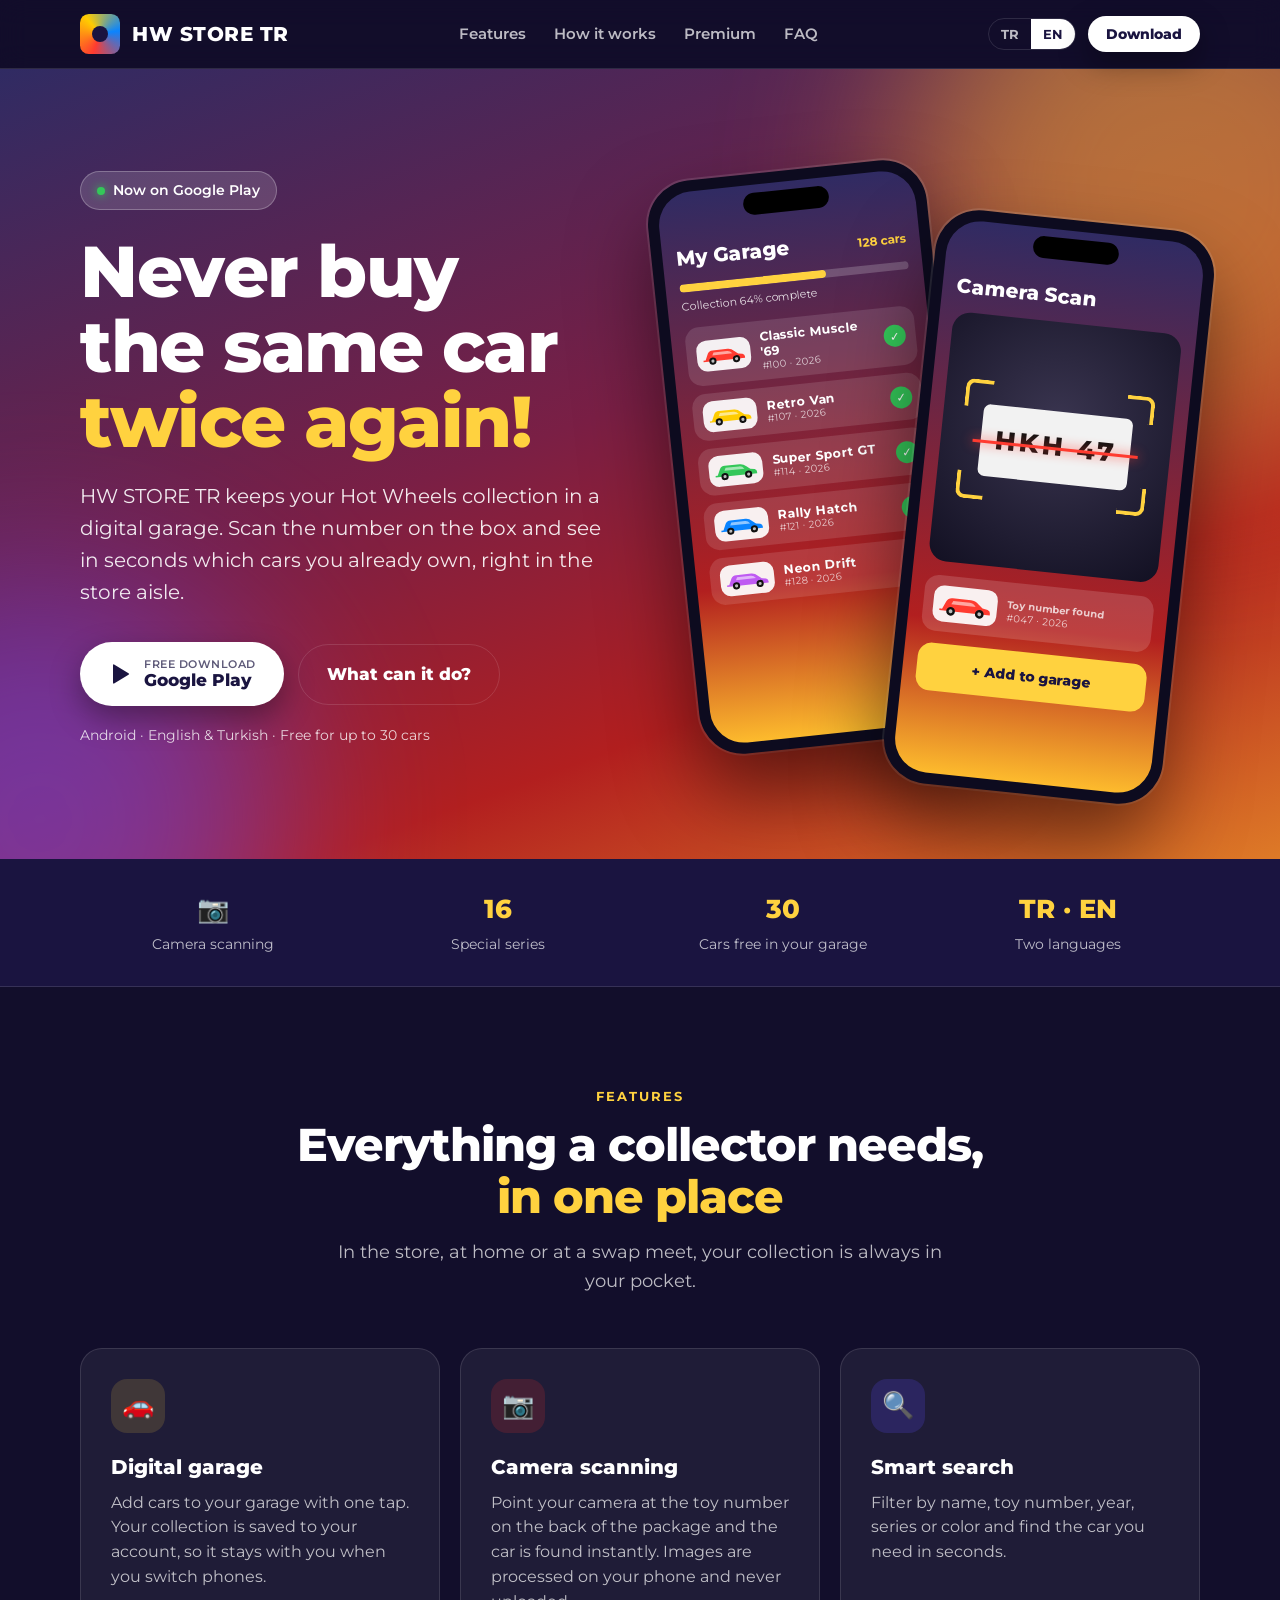
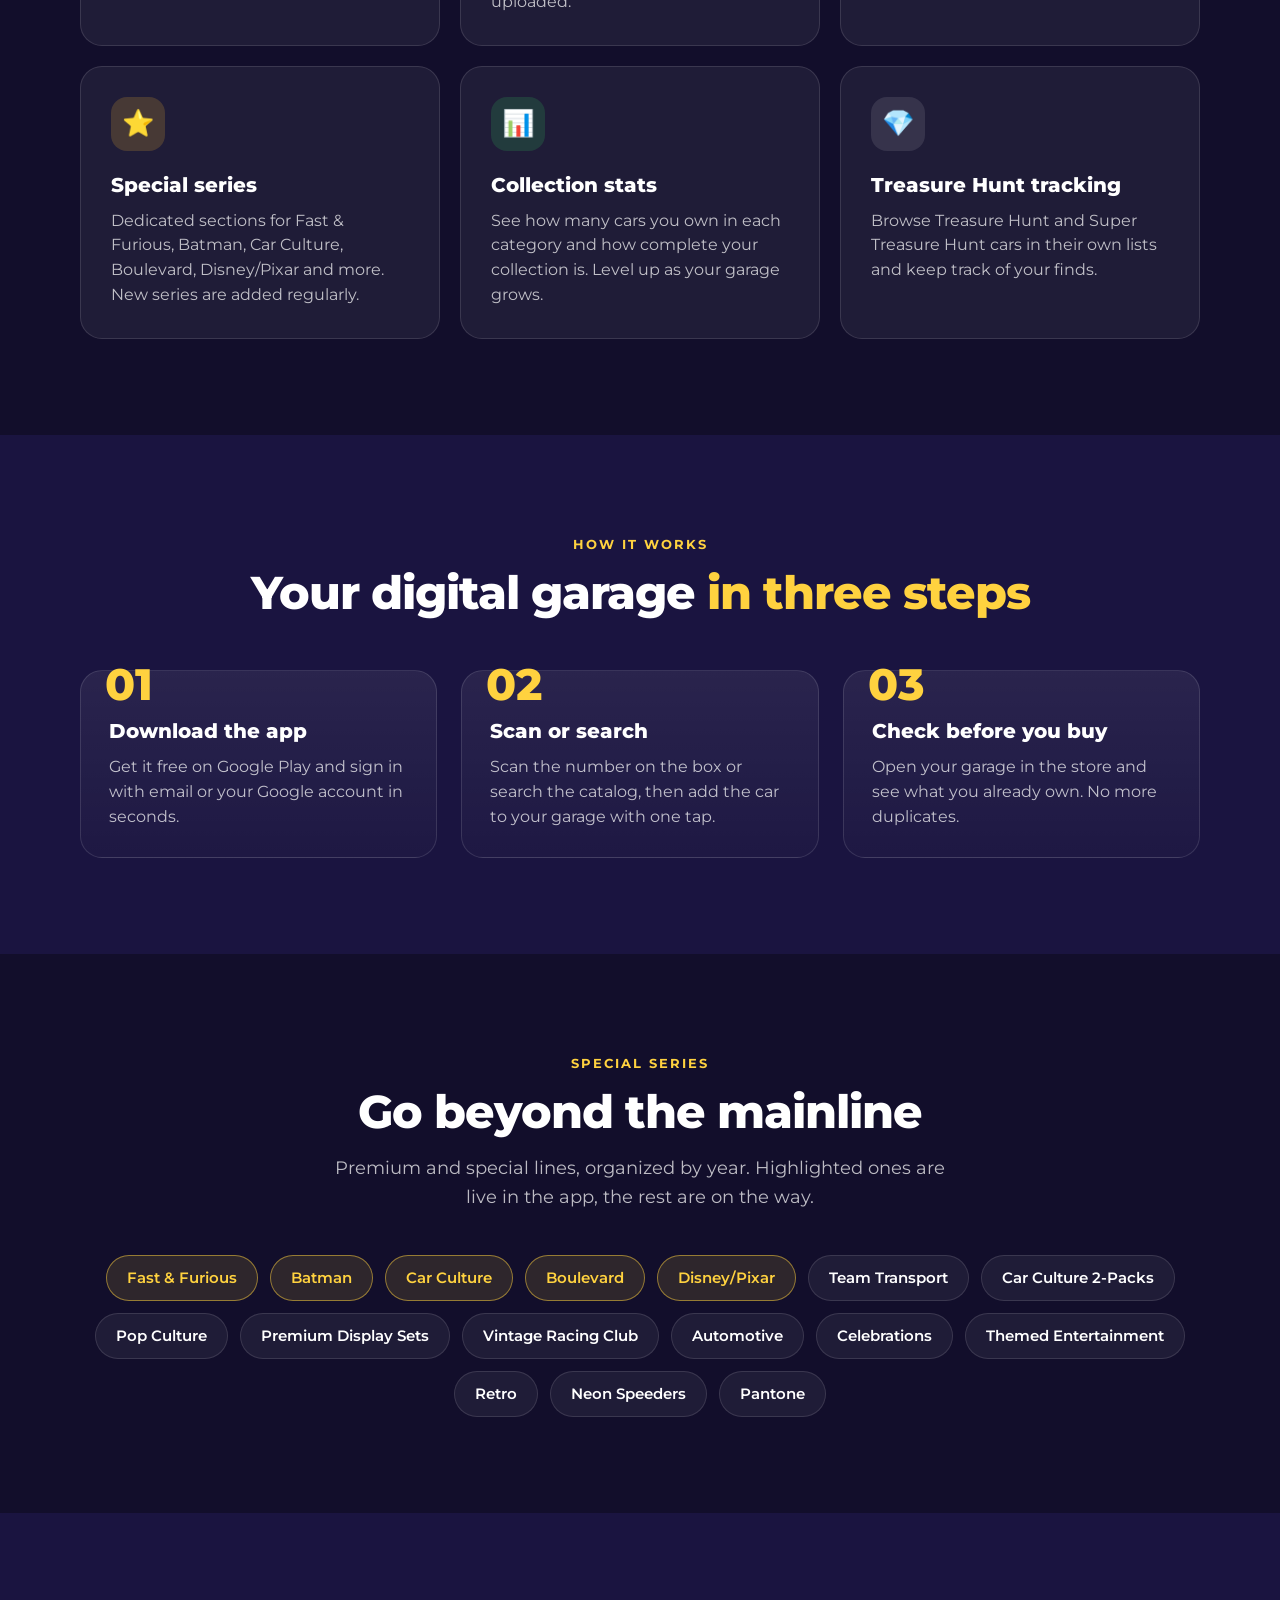
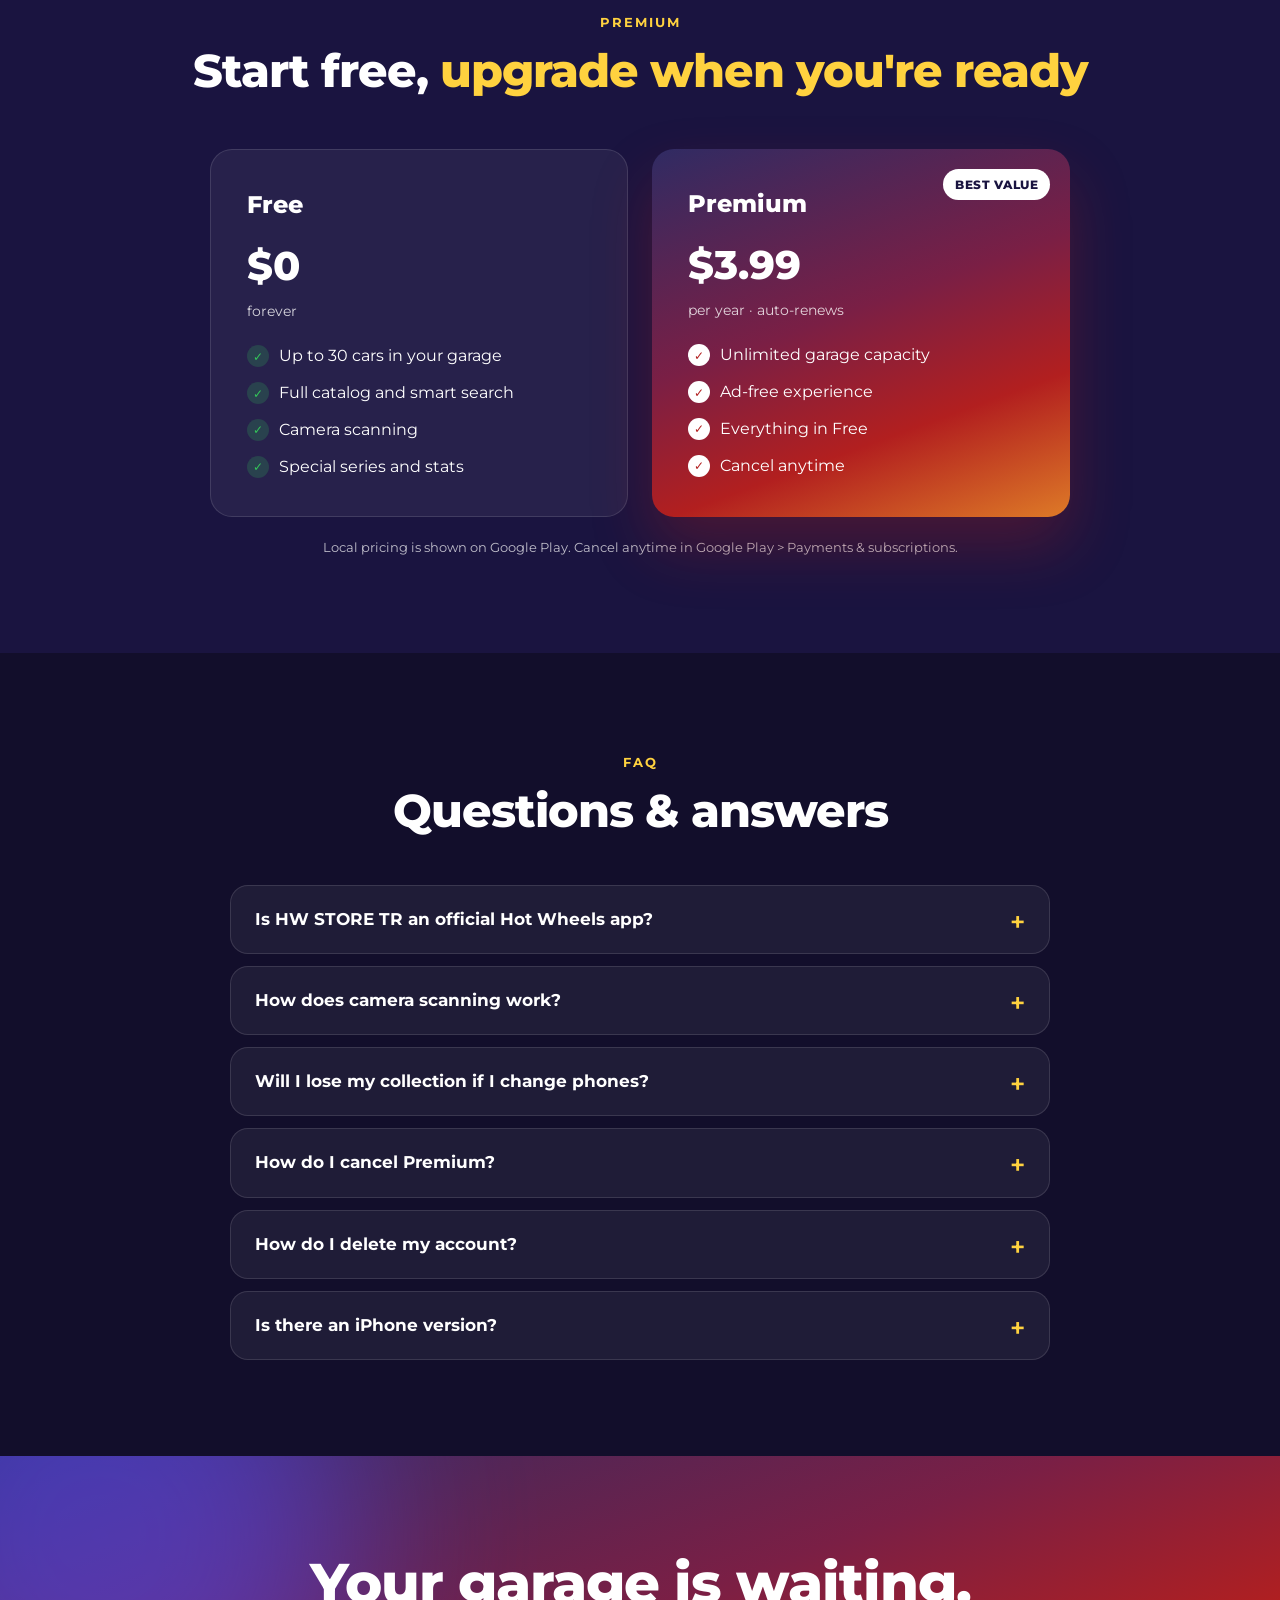
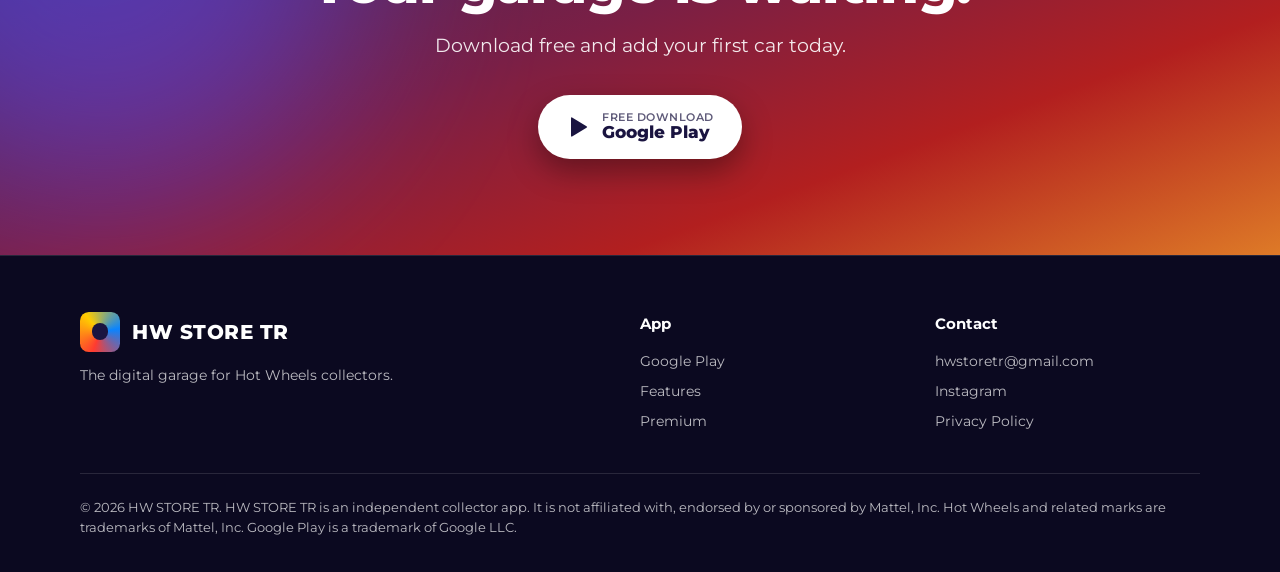
==== index.html @ adaf8887 "Add files via upload" ====
<!doctype html>
<html lang="tr">
<head>
<meta charset="utf-8">
<meta name="viewport" content="width=device-width,initial-scale=1">
<title>HW STORE TR – Hot Wheels Koleksiyon Uygulaması</title>
<meta name="title-tr" content="HW STORE TR – Hot Wheels Koleksiyon Uygulaması">
<meta name="title-en" content="HW STORE TR – Hot Wheels Collection Tracker">
<meta name="description" content="Hot Wheels koleksiyonunu dijital garajında takip et. Kutudaki numarayı kamerayla tara, özel serileri keşfet, aynı aracı iki kez alma. Track your Hot Wheels collection.">
<meta property="og:title" content="HW STORE TR – Hot Wheels Koleksiyon Uygulaması">
<meta property="og:description" content="Kutuyu tara, garajına ekle, aynı aracı iki kez alma. Google Play'de ücretsiz.">
<meta property="og:image" content="og.png">
<meta property="og:type" content="website">
<meta name="theme-color" content="#120e2b">
<link rel="icon" href="favicon.svg" type="image/svg+xml">
<link rel="preconnect" href="https://fonts.googleapis.com">
<link rel="preconnect" href="https://fonts.gstatic.com" crossorigin>
<link href="https://fonts.googleapis.com/css2?family=Montserrat:wght@400;600;700;800&display=swap" rel="stylesheet">
<link rel="stylesheet" href="style.css">
</head>
<body>

<!-- araç ikonu (tekrar kullanılan) -->
<svg width="0" height="0" style="position:absolute" aria-hidden="true">
  <symbol id="car" viewBox="0 0 64 32">
    <path d="M6 22 L10 13 Q12 9 17 9 L38 9 Q43 9 47 13 L52 17 L58 18 Q61 19 61 22 L61 24 L3 24 L3 22 Z" fill="currentColor"/>
    <path d="M18 12 L37 12 Q41 12 44 16 L16 16 Z" fill="rgba(255,255,255,.55)"/>
    <circle cx="16" cy="24" r="5" fill="#111"/><circle cx="16" cy="24" r="2.2" fill="#bbb"/>
    <circle cx="49" cy="24" r="5" fill="#111"/><circle cx="49" cy="24" r="2.2" fill="#bbb"/>
  </symbol>
  <symbol id="play" viewBox="0 0 24 24"><path d="M5 3.5v17a1 1 0 0 0 1.5.86l14-8.5a1 1 0 0 0 0-1.72l-14-8.5A1 1 0 0 0 5 3.5z" fill="currentColor"/></symbol>
</svg>

<!-- ÜST MENÜ -->
<header class="nav">
  <div class="wrap">
    <a href="#" class="brand"><span class="logo"><i></i></span>HW STORE TR</a>
    <nav class="nav-links">
      <a href="#ozellikler"><span data-l="tr">Özellikler</span><span data-l="en">Features</span></a>
      <a href="#nasil"><span data-l="tr">Nasıl çalışır</span><span data-l="en">How it works</span></a>
      <a href="#premium">Premium</a>
      <a href="#sss"><span data-l="tr">SSS</span><span data-l="en">FAQ</span></a>
    </nav>
    <div class="nav-right">
      <div class="lang" role="group" aria-label="Dil / Language">
        <button data-set="tr">TR</button><button data-set="en">EN</button>
      </div>
      <a class="btn btn-play btn-sm" href="https://play.google.com/store/apps/details?id=com.hwstoretr&amp;referrer=utm_source%3Dwebsite%26utm_medium%3Dnav" target="_blank" rel="noopener">
        <span data-l="tr">İndir</span><span data-l="en">Download</span>
      </a>
    </div>
  </div>
</header>

<!-- GİRİŞ -->
<section class="hero" style="padding:0">
  <div class="glow" style="width:560px;height:560px;background:#fdbb2d;right:-180px;top:-160px"></div>
  <div class="glow" style="width:480px;height:480px;background:#5b4bff;left:-200px;bottom:-200px"></div>
  <div class="wrap">
    <div>
      <div class="pill"><b></b><span data-l="tr">Google Play'de yayında</span><span data-l="en">Now on Google Play</span></div>
      <h1>
        <span data-l="tr">Aynı aracı<br>bir daha <em>iki kez alma!</em></span>
        <span data-l="en">Never buy<br>the same car <em>twice again!</em></span>
      </h1>
      <p class="lead">
        <span data-l="tr">HW STORE TR ile Hot Wheels koleksiyonunu dijital garajında topla. Kutudaki numarayı kamerayla tara, rafın önünde hangi araçların sende olduğunu saniyeler içinde gör.</span>
        <span data-l="en">HW STORE TR keeps your Hot Wheels collection in a digital garage. Scan the number on the box and see in seconds which cars you already own, right in the store aisle.</span>
      </p>
      <div class="hero-cta">
        <a class="btn btn-play" href="https://play.google.com/store/apps/details?id=com.hwstoretr&amp;referrer=utm_source%3Dwebsite%26utm_medium%3Dhero" target="_blank" rel="noopener">
          <svg><use href="#play"/></svg>
          <span><small data-l="tr">Ücretsiz indir</small><small data-l="en">Free download</small>Google Play</span>
        </a>
        <a class="btn btn-ghost" href="#ozellikler"><span data-l="tr">Neler yapabilirim?</span><span data-l="en">What can it do?</span></a>
      </div>
      <p class="hero-note"><span data-l="tr">Android · Türkçe &amp; İngilizce · 30 araca kadar ücretsiz</span><span data-l="en">Android · English &amp; Turkish · Free for up to 30 cars</span></p>
    </div>

    <div class="phones" aria-hidden="true">
      <!-- garaj ekranı -->
      <div class="phone p1"><div class="notch"></div><div class="screen">
        <div class="ph"><div class="pt"><span data-l="tr">Garajım</span><span data-l="en">My Garage</span></div><div class="pc"><span data-l="tr">128 araç</span><span data-l="en">128 cars</span></div></div>
        <div class="prog"><div></div></div>
        <div class="pl"><span data-l="tr">Koleksiyonun %64 tamam</span><span data-l="en">Collection 64% complete</span></div>
        <div class="row"><div class="thumb"><svg width="46" height="23" style="color:#ff3b30"><use href="#car"/></svg></div><div class="rt"><b>Classic Muscle '69</b><span>#100 · 2026</span></div><div class="ok">✓</div></div>
        <div class="row"><div class="thumb"><svg width="46" height="23" style="color:#ffcc00"><use href="#car"/></svg></div><div class="rt"><b>Retro Van</b><span>#107 · 2026</span></div><div class="ok">✓</div></div>
        <div class="row"><div class="thumb"><svg width="46" height="23" style="color:#34c759"><use href="#car"/></svg></div><div class="rt"><b>Super Sport GT</b><span>#114 · 2026</span></div><div class="ok">✓</div></div>
        <div class="row"><div class="thumb"><svg width="46" height="23" style="color:#0a84ff"><use href="#car"/></svg></div><div class="rt"><b>Rally Hatch</b><span>#121 · 2026</span></div><div class="ok">✓</div></div>
        <div class="row"><div class="thumb"><svg width="46" height="23" style="color:#bf5af2"><use href="#car"/></svg></div><div class="rt"><b>Neon Drift</b><span>#128 · 2026</span></div><div class="ok">✓</div></div>
      </div></div>
      <!-- tarama ekranı -->
      <div class="phone p2"><div class="notch"></div><div class="screen">
        <div class="ph"><div class="pt"><span data-l="tr">Kamerayla Tara</span><span data-l="en">Camera Scan</span></div></div>
        <div class="cam"><div class="frame"><span class="c1"></span><span class="c2"></span><span class="c3"></span><span class="c4"></span>
          <div class="box"><div class="code">HKH 47</div><div class="scanline"></div></div></div></div>
        <div class="found"><div class="thumb"><svg width="56" height="28" style="color:#ff3b30"><use href="#car"/></svg></div><div class="rt"><b><span data-l="tr">Numara bulundu</span><span data-l="en">Toy number found</span></b><span>#047 · 2026</span></div></div>
        <div class="addbtn">+ <span data-l="tr">Garaja ekle</span><span data-l="en">Add to garage</span></div>
      </div></div>
    </div>
  </div>
</section>

<!-- ŞERİT -->
<div class="strip">
  <div class="wrap">
    <div class="stat"><b>📷</b><span data-l="tr">Kamerayla tarama</span><span data-l="en">Camera scanning</span></div>
    <div class="stat"><b>16</b><span data-l="tr">Özel seri</span><span data-l="en">Special series</span></div>
    <div class="stat"><b>30</b><span data-l="tr">Araç ücretsiz garaj</span><span data-l="en">Cars free in your garage</span></div>
    <div class="stat"><b>TR · EN</b><span data-l="tr">İki dil desteği</span><span data-l="en">Two languages</span></div>
  </div>
</div>

<!-- ÖZELLİKLER -->
<section id="ozellikler">
  <div class="wrap center">
    <span class="eyebrow"><span data-l="tr">Özellikler</span><span data-l="en">Features</span></span>
    <h2 class="h2"><span data-l="tr">Koleksiyoncu için<br><em>her şey tek yerde</em></span><span data-l="en">Everything a collector needs,<br><em>in one place</em></span></h2>
    <p class="sub"><span data-l="tr">Rafın önünde, evde ya da takas masasında: koleksiyonun her an cebinde.</span><span data-l="en">In the store, at home or at a swap meet, your collection is always in your pocket.</span></p>
    <div class="grid" style="text-align:left">
      <div class="card rv"><div class="ico" style="background:rgba(255,210,63,.15)">🚗</div>
        <h3><span data-l="tr">Dijital garaj</span><span data-l="en">Digital garage</span></h3>
        <p><span data-l="tr">Araçlarını tek dokunuşla garajına ekle. Koleksiyonun hesabına kaydedilir, telefon değiştirsen de kaybolmaz.</span><span data-l="en">Add cars to your garage with one tap. Your collection is saved to your account, so it stays with you when you switch phones.</span></p></div>
      <div class="card rv"><div class="ico" style="background:rgba(232,49,42,.18)">📷</div>
        <h3><span data-l="tr">Kamerayla tarama</span><span data-l="en">Camera scanning</span></h3>
        <p><span data-l="tr">Paketin arkasındaki oyuncak numarasını kameraya göster, araç anında bulunsun. Görüntü telefonunda işlenir, hiçbir yere yüklenmez.</span><span data-l="en">Point your camera at the toy number on the back of the package and the car is found instantly. Images are processed on your phone and never uploaded.</span></p></div>
      <div class="card rv"><div class="ico" style="background:rgba(91,75,255,.2)">🔍</div>
        <h3><span data-l="tr">Akıllı arama</span><span data-l="en">Smart search</span></h3>
        <p><span data-l="tr">İsim, oyuncak numarası, yıl, seri ya da renge göre filtrele. Aradığın aracı saniyeler içinde bul.</span><span data-l="en">Filter by name, toy number, year, series or color and find the car you need in seconds.</span></p></div>
      <div class="card rv"><div class="ico" style="background:rgba(253,187,45,.18)">⭐</div>
        <h3><span data-l="tr">Özel seriler</span><span data-l="en">Special series</span></h3>
        <p><span data-l="tr">Fast &amp; Furious, Batman, Car Culture, Boulevard, Disney/Pixar ve daha fazlası için ayrı bölümler. Yeni seriler düzenli ekleniyor.</span><span data-l="en">Dedicated sections for Fast &amp; Furious, Batman, Car Culture, Boulevard, Disney/Pixar and more. New series are added regularly.</span></p></div>
      <div class="card rv"><div class="ico" style="background:rgba(52,199,89,.18)">📊</div>
        <h3><span data-l="tr">İstatistikler</span><span data-l="en">Collection stats</span></h3>
        <p><span data-l="tr">Hangi kategoride kaç aracın var, koleksiyonun yüzde kaç tamam? Garajın büyüdükçe seviye atla.</span><span data-l="en">See how many cars you own in each category and how complete your collection is. Level up as your garage grows.</span></p></div>
      <div class="card rv"><div class="ico" style="background:rgba(255,255,255,.1)">💎</div>
        <h3><span data-l="tr">Treasure Hunt takibi</span><span data-l="en">Treasure Hunt tracking</span></h3>
        <p><span data-l="tr">Treasure Hunt ve Super Treasure Hunt araçlarını ayrı listelerde gör, hangi avları tamamladığını takip et.</span><span data-l="en">Browse Treasure Hunt and Super Treasure Hunt cars in their own lists and keep track of your finds.</span></p></div>
    </div>
  </div>
</section>

<!-- NASIL ÇALIŞIR -->
<section id="nasil" class="how">
  <div class="wrap center">
    <span class="eyebrow"><span data-l="tr">Nasıl çalışır</span><span data-l="en">How it works</span></span>
    <h2 class="h2"><span data-l="tr">Üç adımda <em>dijital garaj</em></span><span data-l="en">Your digital garage <em>in three steps</em></span></h2>
    <div class="steps" style="text-align:left">
      <div class="step rv"><h3><span data-l="tr">Uygulamayı indir</span><span data-l="en">Download the app</span></h3>
        <p><span data-l="tr">Google Play'den ücretsiz indir, e-posta ya da Google hesabınla saniyeler içinde giriş yap.</span><span data-l="en">Get it free on Google Play and sign in with email or your Google account in seconds.</span></p></div>
      <div class="step rv"><h3><span data-l="tr">Tara ya da ara</span><span data-l="en">Scan or search</span></h3>
        <p><span data-l="tr">Kutudaki numarayı kamerayla tara ya da katalogda ara. Bulduğun aracı tek dokunuşla garajına ekle.</span><span data-l="en">Scan the number on the box or search the catalog, then add the car to your garage with one tap.</span></p></div>
      <div class="step rv"><h3><span data-l="tr">Rafın önünde kontrol et</span><span data-l="en">Check before you buy</span></h3>
        <p><span data-l="tr">Mağazadayken garajını aç, hangi araçların sende olduğunu gör. Bir daha aynı aracı iki kez alma.</span><span data-l="en">Open your garage in the store and see what you already own. No more duplicates.</span></p></div>
    </div>
  </div>
</section>

<!-- ÖZEL SERİLER -->
<section id="seriler">
  <div class="wrap center">
    <span class="eyebrow"><span data-l="tr">Özel seriler</span><span data-l="en">Special series</span></span>
    <h2 class="h2"><span data-l="tr">Mainline'ın ötesine geç</span><span data-l="en">Go beyond the mainline</span></h2>
    <p class="sub"><span data-l="tr">Premium ve özel seriler yıllara göre listelenmiş halde. Parlayanlar şu an uygulamada, diğerleri yolda.</span><span data-l="en">Premium and special lines, organized by year. Highlighted ones are live in the app, the rest are on the way.</span></p>
    <div class="series rv">
      <span class="hot">Fast &amp; Furious</span><span class="hot">Batman</span><span class="hot">Car Culture</span><span class="hot">Boulevard</span><span class="hot">Disney/Pixar</span>
      <span>Team Transport</span><span>Car Culture 2-Packs</span><span>Pop Culture</span><span>Premium Display Sets</span><span>Vintage Racing Club</span><span>Automotive</span><span>Celebrations</span><span>Themed Entertainment</span><span>Retro</span><span>Neon Speeders</span><span>Pantone</span>
    </div>
  </div>
</section>

<!-- PREMIUM -->
<section id="premium" class="how">
  <div class="wrap center">
    <span class="eyebrow">Premium</span>
    <h2 class="h2"><span data-l="tr">Ücretsiz başla, <em>istediğinde büyüt</em></span><span data-l="en">Start free, <em>upgrade when you're ready</em></span></h2>
    <div class="plans" style="text-align:left">
      <div class="plan rv">
        <h3><span data-l="tr">Ücretsiz</span><span data-l="en">Free</span></h3>
        <div class="price"><span data-l="tr">₺0</span><span data-l="en">$0</span></div>
        <div class="per"><span data-l="tr">süresiz</span><span data-l="en">forever</span></div>
        <ul>
          <li><span data-l="tr">Garajında 30 araca kadar</span><span data-l="en">Up to 30 cars in your garage</span></li>
          <li><span data-l="tr">Tüm katalog ve akıllı arama</span><span data-l="en">Full catalog and smart search</span></li>
          <li><span data-l="tr">Kamerayla tarama</span><span data-l="en">Camera scanning</span></li>
          <li><span data-l="tr">Özel seriler ve istatistikler</span><span data-l="en">Special series and stats</span></li>
        </ul>
      </div>
      <div class="plan pro rv">
        <div class="tag"><span data-l="tr">EN İYİSİ</span><span data-l="en">BEST VALUE</span></div>
        <h3>Premium</h3>
        <div class="price"><span data-l="tr">₺119,99</span><span data-l="en">$3.99</span></div>
        <div class="per"><span data-l="tr">yıllık · otomatik yenilenir</span><span data-l="en">per year · auto-renews</span></div>
        <ul>
          <li><span data-l="tr">Sınırsız garaj kapasitesi</span><span data-l="en">Unlimited garage capacity</span></li>
          <li><span data-l="tr">Reklamsız kullanım</span><span data-l="en">Ad-free experience</span></li>
          <li><span data-l="tr">Ücretsiz sürümdeki her şey</span><span data-l="en">Everything in Free</span></li>
          <li><span data-l="tr">İstediğin zaman iptal et</span><span data-l="en">Cancel anytime</span></li>
        </ul>
      </div>
    </div>
    <p class="fine"><span data-l="tr">Fiyat bölgene göre Google Play'de gösterilir. Aboneliği Google Play &gt; Ödemeler ve abonelikler bölümünden iptal edebilirsin.</span><span data-l="en">Local pricing is shown on Google Play. Cancel anytime in Google Play &gt; Payments &amp; subscriptions.</span></p>
  </div>
</section>

<!-- SSS -->
<section id="sss">
  <div class="wrap center">
    <span class="eyebrow"><span data-l="tr">Sık sorulanlar</span><span data-l="en">FAQ</span></span>
    <h2 class="h2"><span data-l="tr">Merak edilenler</span><span data-l="en">Questions &amp; answers</span></h2>
    <div class="faq" style="text-align:left">
      <details><summary><span data-l="tr">HW STORE TR resmi bir Hot Wheels uygulaması mı?</span><span data-l="en">Is HW STORE TR an official Hot Wheels app?</span></summary>
        <p><span data-l="tr">Hayır. HW STORE TR, koleksiyoncular için geliştirilmiş bağımsız bir uygulamadır. Mattel, Inc. ile bir bağlantısı yoktur.</span><span data-l="en">No. HW STORE TR is an independent app made for collectors. It is not affiliated with Mattel, Inc.</span></p></details>
      <details><summary><span data-l="tr">Kamerayla tarama nasıl çalışıyor?</span><span data-l="en">How does camera scanning work?</span></summary>
        <p><span data-l="tr">Paketin arkasındaki oyuncak numarasını kameraya göstermen yeterli. Numara telefonunun içinde okunur; fotoğraf hiçbir sunucuya yüklenmez ve saklanmaz.</span><span data-l="en">Just point your camera at the toy number on the back of the package. The number is read on your phone; the image is never uploaded or stored.</span></p></details>
      <details><summary><span data-l="tr">Telefonumu değiştirirsem koleksiyonum kaybolur mu?</span><span data-l="en">Will I lose my collection if I change phones?</span></summary>
        <p><span data-l="tr">Hayır. Garajın hesabına bağlı olarak saklanır. Yeni telefonda aynı hesapla giriş yaptığında tüm araçların yerinde olur.</span><span data-l="en">No. Your garage is stored with your account. Sign in on your new phone and all your cars will be there.</span></p></details>
      <details><summary><span data-l="tr">Premium aboneliği nasıl iptal ederim?</span><span data-l="en">How do I cancel Premium?</span></summary>
        <p><span data-l="tr">Google Play Store &gt; profil simgesi &gt; Ödemeler ve abonelikler &gt; Abonelikler &gt; HW STORE TR &gt; Aboneliği iptal et. Dönem sonuna kadar Premium kullanmaya devam edersin.</span><span data-l="en">Google Play Store &gt; profile icon &gt; Payments &amp; subscriptions &gt; Subscriptions &gt; HW STORE TR &gt; Cancel subscription. You keep Premium until the end of the paid period.</span></p></details>
      <details><summary><span data-l="tr">Hesabımı nasıl silerim?</span><span data-l="en">How do I delete my account?</span></summary>
        <p><span data-l="tr">Uygulamada Ayarlar &gt; Hesabımı Sil adımlarıyla hesabını ve tüm verilerini kalıcı olarak silebilirsin. Dilersen hwstoretr@gmail.com adresine de yazabilirsin.</span><span data-l="en">In the app, go to Settings &gt; Delete My Account to permanently delete your account and all data. You can also email hwstoretr@gmail.com.</span></p></details>
      <details><summary><span data-l="tr">iPhone sürümü var mı?</span><span data-l="en">Is there an iPhone version?</span></summary>
        <p><span data-l="tr">Şu an yalnızca Android'de, Google Play'de yayındayız. iOS sürümü için bizi takipte kal.</span><span data-l="en">We are currently available on Android via Google Play. Follow us for iOS news.</span></p></details>
    </div>
  </div>
</section>

<!-- SON ÇAĞRI -->
<section class="final">
  <div class="glow" style="width:520px;height:520px;background:#5b4bff;left:-160px;top:-180px"></div>
  <div class="wrap" style="position:relative">
    <h2 class="h2"><span data-l="tr">Garajın seni bekliyor.</span><span data-l="en">Your garage is waiting.</span></h2>
    <p><span data-l="tr">Ücretsiz indir, ilk aracını bugün ekle.</span><span data-l="en">Download free and add your first car today.</span></p>
    <a class="btn btn-play" href="https://play.google.com/store/apps/details?id=com.hwstoretr&amp;referrer=utm_source%3Dwebsite%26utm_medium%3Dfooter" target="_blank" rel="noopener">
      <svg><use href="#play"/></svg>
      <span><small data-l="tr">Ücretsiz indir</small><small data-l="en">Free download</small>Google Play</span>
    </a>
  </div>
</section>

<!-- ALT BİLGİ -->
<footer>
  <div class="wrap">
    <div class="foot">
      <div>
        <a href="#" class="brand" style="color:#fff;margin-bottom:12px"><span class="logo"><i></i></span>HW STORE TR</a>
        <p><span data-l="tr">Hot Wheels koleksiyoncuları için dijital garaj.</span><span data-l="en">The digital garage for Hot Wheels collectors.</span></p>
      </div>
      <div>
        <h4><span data-l="tr">Uygulama</span><span data-l="en">App</span></h4>
        <ul>
          <li><a href="https://play.google.com/store/apps/details?id=com.hwstoretr&amp;referrer=utm_source%3Dwebsite%26utm_medium%3Dfooter" target="_blank" rel="noopener">Google Play</a></li>
          <li><a href="#ozellikler"><span data-l="tr">Özellikler</span><span data-l="en">Features</span></a></li>
          <li><a href="#premium">Premium</a></li>
        </ul>
      </div>
      <div>
        <h4><span data-l="tr">İletişim</span><span data-l="en">Contact</span></h4>
        <ul>
          <li><a href="mailto:hwstoretr@gmail.com">hwstoretr@gmail.com</a></li>
          <li><a href="https://www.instagram.com/hwstoretr26/" target="_blank" rel="noopener">Instagram</a></li>
          <li><a href="gizlilik.html"><span data-l="tr">Gizlilik Politikası</span><span data-l="en">Privacy Policy</span></a></li>
        </ul>
      </div>
    </div>
    <div class="disc">
      © <span id="year">2026</span> HW STORE TR.
      <span data-l="tr">HW STORE TR bağımsız bir koleksiyoncu uygulamasıdır; Mattel, Inc. ile bağlantılı değildir, Mattel tarafından desteklenmez veya onaylanmaz. Hot Wheels ve ilgili markalar Mattel, Inc.'in tescilli markalarıdır. Google Play, Google LLC'nin markasıdır.</span>
      <span data-l="en">HW STORE TR is an independent collector app. It is not affiliated with, endorsed by or sponsored by Mattel, Inc. Hot Wheels and related marks are trademarks of Mattel, Inc. Google Play is a trademark of Google LLC.</span>
    </div>
  </div>
</footer>

<script src="site.js"></script>
</body>
</html>
---- style.css ----
/* HW STORE TR – site stilleri */
:root{
  --bg:#120e2b;
  --bg2:#1a1440;
  --card:rgba(255,255,255,.06);
  --line:rgba(255,255,255,.12);
  --text:#ffffff;
  --muted:rgba(255,255,255,.72);
  --yellow:#ffd23f;
  --red:#e8312a;
  --orange:#fdbb2d;
  --violet:#5b4bff;
  --green:#34c759;
  --grad:linear-gradient(160deg,#302b63 0%,#7a1f45 45%,#b21f1f 72%,#fdbb2d 120%);
  --radius:22px;
}
*{margin:0;padding:0;box-sizing:border-box}
html{scroll-behavior:smooth}
body{font-family:'Montserrat',system-ui,sans-serif;background:var(--bg);color:var(--text);line-height:1.6;-webkit-font-smoothing:antialiased;overflow-x:hidden}
a{color:inherit;text-decoration:none}
img{max-width:100%;display:block}
.wrap{width:100%;max-width:1160px;margin:0 auto;padding:0 20px}
em{font-style:normal;color:var(--yellow)}

/* dil: aktif olmayan dili gizle */
html[lang="tr"] [data-l="en"],html[lang="en"] [data-l="tr"]{display:none!important}

/* logo */
.logo{width:40px;height:40px;border-radius:22%;background:conic-gradient(from 200deg,#ff3b30,#ffcc00,#0a84ff,#ff3b30);display:inline-flex;align-items:center;justify-content:center;flex:none}
.logo i{width:42%;height:42%;border-radius:50%;background:var(--bg2)}
.brand{display:flex;align-items:center;gap:12px;font-weight:800;letter-spacing:.5px;font-size:20px}

/* üst menü */
.nav{position:sticky;top:0;z-index:50;background:rgba(18,14,43,.78);backdrop-filter:blur(14px);-webkit-backdrop-filter:blur(14px);border-bottom:1px solid var(--line)}
.nav .wrap{display:flex;align-items:center;justify-content:space-between;height:68px;gap:16px}
.nav-links{display:flex;gap:28px;font-weight:600;font-size:15px;color:var(--muted)}
.nav-links a:hover{color:#fff}
.nav-right{display:flex;align-items:center;gap:12px}
.lang{display:flex;border:1px solid var(--line);border-radius:999px;overflow:hidden}
.lang button{background:none;border:0;color:var(--muted);font:700 13px 'Montserrat',sans-serif;padding:7px 12px;cursor:pointer}
.lang button.on{background:#fff;color:var(--bg2)}

/* butonlar */
.btn{display:inline-flex;align-items:center;gap:12px;font-weight:800;border-radius:999px;padding:16px 28px;font-size:17px;transition:transform .15s,box-shadow .15s;cursor:pointer;border:0;font-family:inherit}
.btn:hover{transform:translateY(-2px)}
.btn-play{background:#fff;color:var(--bg2);box-shadow:0 12px 30px rgba(0,0,0,.35)}
.btn-play svg{width:24px;height:24px}
.btn-play small{display:block;font-size:11px;font-weight:600;opacity:.7;line-height:1.1;letter-spacing:.5px;text-transform:uppercase}
.btn-play span{display:flex;flex-direction:column;line-height:1.15;text-align:left}
.btn-sm{padding:10px 18px;font-size:14px}
.btn-ghost{border:1px solid var(--line);color:#fff;background:transparent}

/* hero */
.hero{position:relative;background:var(--grad);overflow:hidden}
.glow{position:absolute;border-radius:50%;filter:blur(90px);opacity:.5;pointer-events:none}
.hero .wrap{position:relative;display:grid;grid-template-columns:1.05fr 1fr;align-items:center;gap:40px;padding-top:80px;padding-bottom:90px}
.pill{display:inline-flex;align-items:center;gap:8px;background:rgba(255,255,255,.14);border:1px solid rgba(255,255,255,.25);border-radius:999px;padding:7px 16px;font-weight:600;font-size:14px;margin-bottom:24px}
.pill b{width:8px;height:8px;border-radius:50%;background:var(--green);box-shadow:0 0 10px var(--green)}
.hero h1{font-size:clamp(40px,6.2vw,72px);line-height:1.04;font-weight:800;letter-spacing:-1.5px;margin-bottom:22px}
.hero p.lead{font-size:clamp(17px,2vw,20px);color:rgba(255,255,255,.9);max-width:540px;margin-bottom:34px}
.hero-cta{display:flex;flex-wrap:wrap;gap:14px;align-items:center}
.hero-note{margin-top:18px;font-size:14px;color:rgba(255,255,255,.8)}
.phones{position:relative;height:620px}
.phones .phone{position:absolute}
.phones .p1{left:0;top:20px;transform:rotate(-6deg)}
.phones .p2{right:2%;top:70px;transform:rotate(6deg)}

/* telefon mockup */
.phone{text-align:left;width:280px;height:576px;border-radius:44px;background:#0d0b1f;padding:11px;box-shadow:0 40px 80px rgba(0,0,0,.5),0 0 0 2px rgba(255,255,255,.12)}
.phone .notch{position:absolute;top:19px;left:50%;transform:translateX(-50%);width:86px;height:22px;border-radius:20px;background:#000;z-index:2}
.screen{width:100%;height:100%;border-radius:34px;overflow:hidden;background:linear-gradient(180deg,#302b63,#b21f1f 72%,#fdbb2d);padding:50px 14px 14px}
.ph{display:flex;justify-content:space-between;align-items:baseline;margin-bottom:10px}
.pt{font-weight:800;font-size:20px}.pc{font-weight:700;font-size:12px;color:var(--yellow)}
.prog{height:8px;border-radius:9px;background:rgba(255,255,255,.2);overflow:hidden}.prog div{height:100%;width:64%;background:var(--yellow);border-radius:9px}
.pl{font-size:11px;opacity:.85;margin:6px 0 12px}
.row{display:flex;align-items:center;gap:10px;background:rgba(255,255,255,.12);border-radius:14px;padding:8px 10px;margin-bottom:8px}
.thumb{background:rgba(255,255,255,.92);border-radius:10px;padding:4px;display:flex}
.rt{flex:1;display:flex;flex-direction:column;line-height:1.25}.rt b{font-size:12.5px}.rt span{font-size:10px;opacity:.75}
.ok{width:22px;height:22px;border-radius:50%;background:var(--green);display:flex;align-items:center;justify-content:center;font-weight:800;font-size:12px}
.cam{height:250px;border-radius:18px;background:radial-gradient(circle at 50% 40%,#3a3550,#121022);display:flex;align-items:center;justify-content:center;margin-bottom:14px}
.frame{position:relative;width:190px;height:120px}
.frame span{position:absolute;width:28px;height:28px;border-color:var(--yellow);border-style:solid}
.c1{top:0;left:0;border-width:4px 0 0 4px;border-radius:9px 0 0 0}.c2{top:0;right:0;border-width:4px 4px 0 0;border-radius:0 9px 0 0}
.c3{bottom:0;left:0;border-width:0 0 4px 4px;border-radius:0 0 0 9px}.c4{bottom:0;right:0;border-width:0 4px 4px 0;border-radius:0 0 9px 0}
.box{position:absolute;inset:24px 20px;background:#f2f2f2;border-radius:7px;display:flex;align-items:center;justify-content:center}
.code{color:#111;font-weight:800;font-size:26px;letter-spacing:3px}
.scanline{position:absolute;left:-8px;right:-8px;top:50%;height:3px;background:#ff3b30;box-shadow:0 0 12px #ff3b30;animation:scan 2.2s ease-in-out infinite}
@keyframes scan{0%,100%{top:15%}50%{top:85%}}
.found{display:flex;align-items:center;gap:10px;background:rgba(255,255,255,.15);border-radius:14px;padding:10px;margin-bottom:12px}
.addbtn{background:var(--yellow);color:var(--bg2);font-weight:800;text-align:center;padding:13px;border-radius:14px;font-size:14px}

/* güven şeridi */
.strip{border-bottom:1px solid var(--line);background:var(--bg2)}
.strip .wrap{display:grid;grid-template-columns:repeat(4,1fr);gap:20px;padding-top:30px;padding-bottom:30px}
.stat{text-align:center}
.stat b{display:block;font-size:26px;font-weight:800;color:var(--yellow)}
.stat span{font-size:14px;color:var(--muted)}

/* bölümler */
section{padding:96px 0}
.eyebrow{display:inline-block;font-weight:700;font-size:13px;letter-spacing:2px;text-transform:uppercase;color:var(--yellow);margin-bottom:12px}
.h2{font-size:clamp(30px,4.2vw,46px);font-weight:800;line-height:1.12;letter-spacing:-1px;margin-bottom:16px}
.sub{color:var(--muted);font-size:18px;max-width:640px}
.center{text-align:center}.center .sub{margin:0 auto}

/* özellik kartları */
.grid{display:grid;grid-template-columns:repeat(3,1fr);gap:20px;margin-top:52px}
.card{background:var(--card);border:1px solid var(--line);border-radius:var(--radius);padding:30px;transition:transform .2s,border-color .2s}
.card:hover{transform:translateY(-4px);border-color:rgba(255,210,63,.45)}
.ico{width:54px;height:54px;border-radius:16px;display:flex;align-items:center;justify-content:center;font-size:26px;margin-bottom:18px}
.card h3{font-size:20px;font-weight:800;margin-bottom:8px}
.card p{color:var(--muted);font-size:15.5px}

/* nasıl çalışır */
.how{background:var(--bg2)}
.steps{display:grid;grid-template-columns:repeat(3,1fr);gap:24px;margin-top:52px;counter-reset:s}
.step{position:relative;padding:34px 28px 28px;border-radius:var(--radius);background:linear-gradient(180deg,rgba(255,255,255,.07),rgba(255,255,255,.02));border:1px solid var(--line)}
.step::before{counter-increment:s;content:"0" counter(s);position:absolute;top:-22px;left:24px;font-size:44px;font-weight:800;color:var(--yellow)}
.step h3{font-size:20px;font-weight:800;margin:10px 0 8px}
.step p{color:var(--muted);font-size:15.5px}

/* özel seriler */
.series{display:flex;flex-wrap:wrap;justify-content:center;gap:12px;margin-top:44px}
.series span{background:var(--card);border:1px solid var(--line);border-radius:999px;padding:10px 20px;font-weight:600;font-size:15px}
.series span.hot{background:rgba(255,210,63,.12);border-color:rgba(255,210,63,.5);color:var(--yellow)}

/* fiyat */
.plans{display:grid;grid-template-columns:1fr 1fr;gap:24px;max-width:860px;margin:52px auto 0}
.plan{border-radius:var(--radius);padding:36px;background:var(--card);border:1px solid var(--line)}
.plan.pro{background:var(--grad);border:0;box-shadow:0 30px 60px rgba(178,31,31,.3);position:relative}
.plan.pro .tag{position:absolute;top:20px;right:20px;background:#fff;color:var(--bg2);font-weight:800;font-size:12px;padding:6px 12px;border-radius:999px;letter-spacing:.5px}
.plan h3{font-size:24px;font-weight:800}
.plan .price{font-size:40px;font-weight:800;margin:10px 0 2px}
.plan .per{font-size:14px;color:rgba(255,255,255,.8);margin-bottom:22px}
.plan ul{list-style:none;display:grid;gap:12px}
.plan li{display:flex;gap:10px;font-size:15.5px}
.plan li::before{content:"✓";flex:none;width:22px;height:22px;border-radius:50%;background:rgba(52,199,89,.2);color:var(--green);display:flex;align-items:center;justify-content:center;font-weight:800;font-size:12px;margin-top:1px}
.plan.pro li::before{background:#fff;color:#b21f1f}
.fine{font-size:13px;color:var(--muted);text-align:center;margin-top:20px}

/* SSS */
.faq{max-width:820px;margin:48px auto 0;display:grid;gap:12px}
details{background:var(--card);border:1px solid var(--line);border-radius:18px;padding:0 24px}
summary{cursor:pointer;list-style:none;font-weight:700;font-size:17px;padding:20px 30px 20px 0;position:relative}
summary::-webkit-details-marker{display:none}
summary::after{content:"+";position:absolute;right:0;top:16px;font-size:26px;font-weight:600;color:var(--yellow);transition:transform .2s}
details[open] summary::after{transform:rotate(45deg)}
details p{color:var(--muted);padding:0 0 22px;font-size:15.5px}

/* son çağrı */
.final{background:var(--grad);position:relative;overflow:hidden;text-align:center}
.final .h2{font-size:clamp(32px,5vw,56px)}
.final p{font-size:19px;color:rgba(255,255,255,.9);margin:0 auto 34px;max-width:560px}

/* alt bilgi */
footer{background:#0b0920;border-top:1px solid var(--line);padding:56px 0 34px;font-size:14px;color:var(--muted)}
.foot{display:grid;grid-template-columns:2fr 1fr 1fr;gap:30px}
.foot h4{color:#fff;font-size:15px;margin-bottom:14px}
.foot ul{list-style:none;display:grid;gap:8px}
.foot a:hover{color:#fff}
.disc{border-top:1px solid var(--line);margin-top:40px;padding-top:24px;font-size:12.5px;line-height:1.6}

/* gizlilik sayfası */
.doc{max-width:820px;margin:0 auto;padding:64px 20px 90px}
.doc h1{font-size:clamp(30px,4.5vw,44px);font-weight:800;letter-spacing:-1px;margin-bottom:6px}
.doc .date{color:var(--muted);margin-bottom:34px}
.doc h2{font-size:22px;font-weight:800;margin:38px 0 12px;color:var(--yellow)}
.doc h3{font-size:17px;font-weight:700;margin:20px 0 6px}
.doc p,.doc li{color:rgba(255,255,255,.85);font-size:16px}
.doc ul{padding-left:22px;display:grid;gap:6px;margin:8px 0}
.doc a{color:var(--yellow);text-decoration:underline}
.box-note{background:rgba(255,210,63,.1);border:1px solid rgba(255,210,63,.4);border-radius:16px;padding:18px 22px;margin:18px 0}

/* görünürken belirme animasyonu */
.rv{opacity:0;transform:translateY(24px);transition:opacity .7s ease,transform .7s ease}
.rv.in{opacity:1;transform:none}
@media (prefers-reduced-motion:reduce){.rv{opacity:1;transform:none;transition:none}.scanline{animation:none}}

/* mobil */
@media (max-width:960px){
  .hero .wrap{grid-template-columns:1fr;text-align:center;padding-top:56px;padding-bottom:40px}
  .hero p.lead{margin-left:auto;margin-right:auto}
  .hero-cta{justify-content:center}
  .phones{height:540px;max-width:520px;margin:0 auto;width:100%}
  .grid{grid-template-columns:1fr 1fr}
  .steps{grid-template-columns:1fr;gap:40px}
  .nav-links{display:none}
  .foot{grid-template-columns:1fr 1fr}
  .foot>div:first-child{grid-column:1/-1}
}
@media (max-width:620px){
  section{padding:72px 0}
  .grid,.plans{grid-template-columns:1fr}
  .strip .wrap{grid-template-columns:1fr 1fr}
  .phones{height:560px}
  .phones .p2{display:none}
  .phones .p1{left:50%;top:10px;transform:translateX(-50%) rotate(-3deg)}
  .nav .btn-sm{display:none}
  .brand{font-size:17px}
}
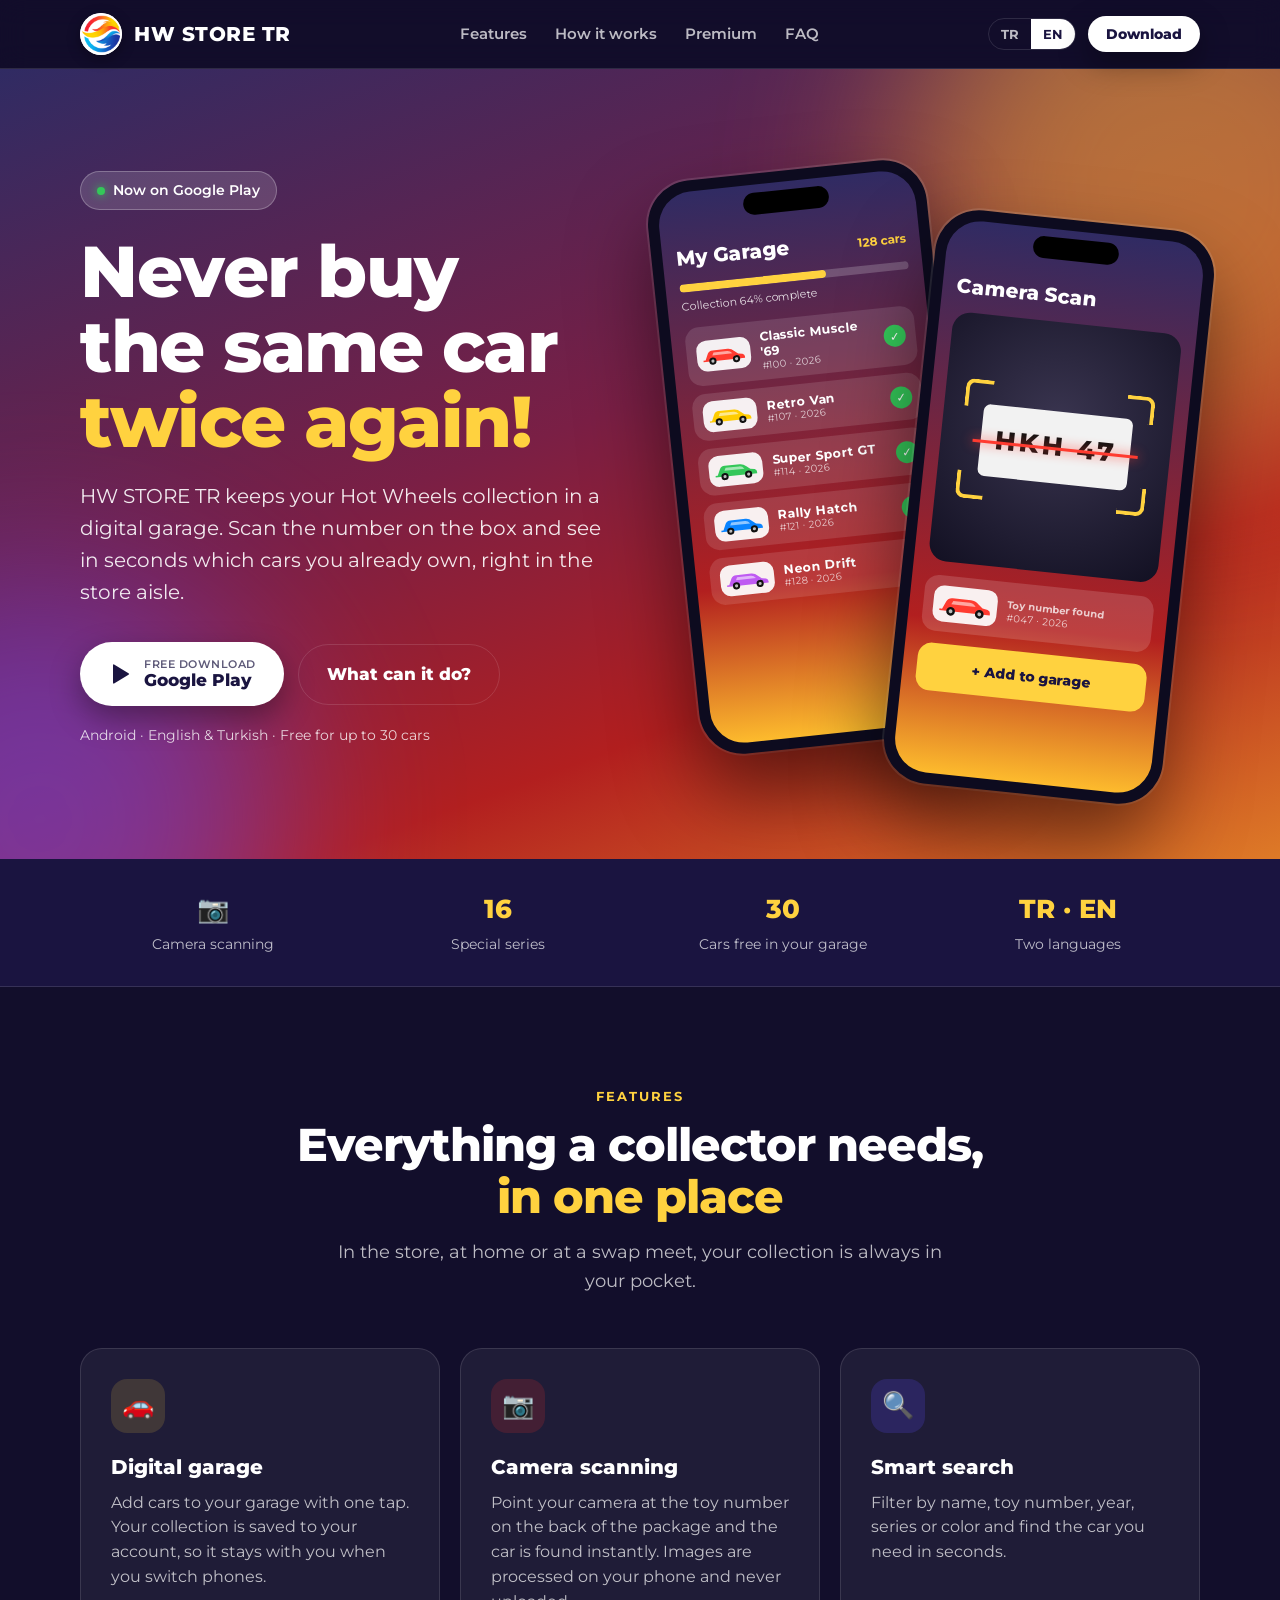
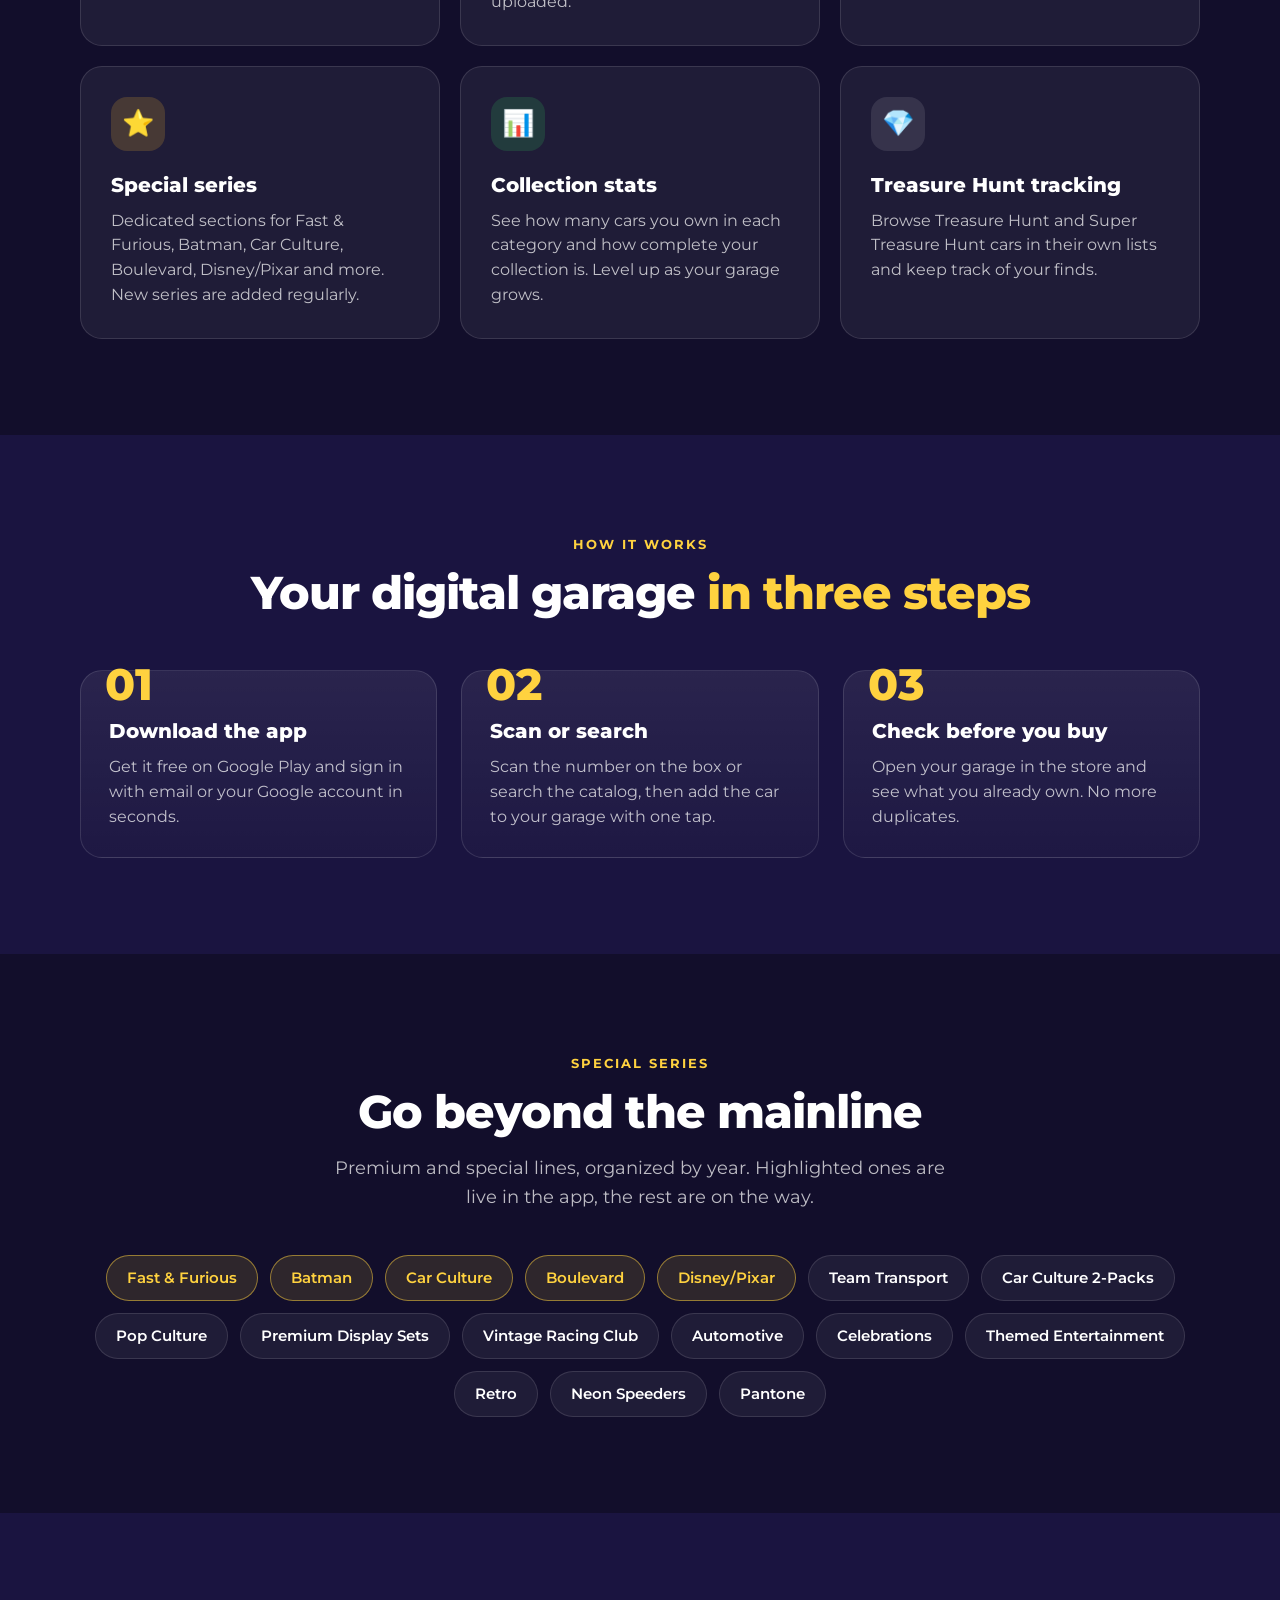
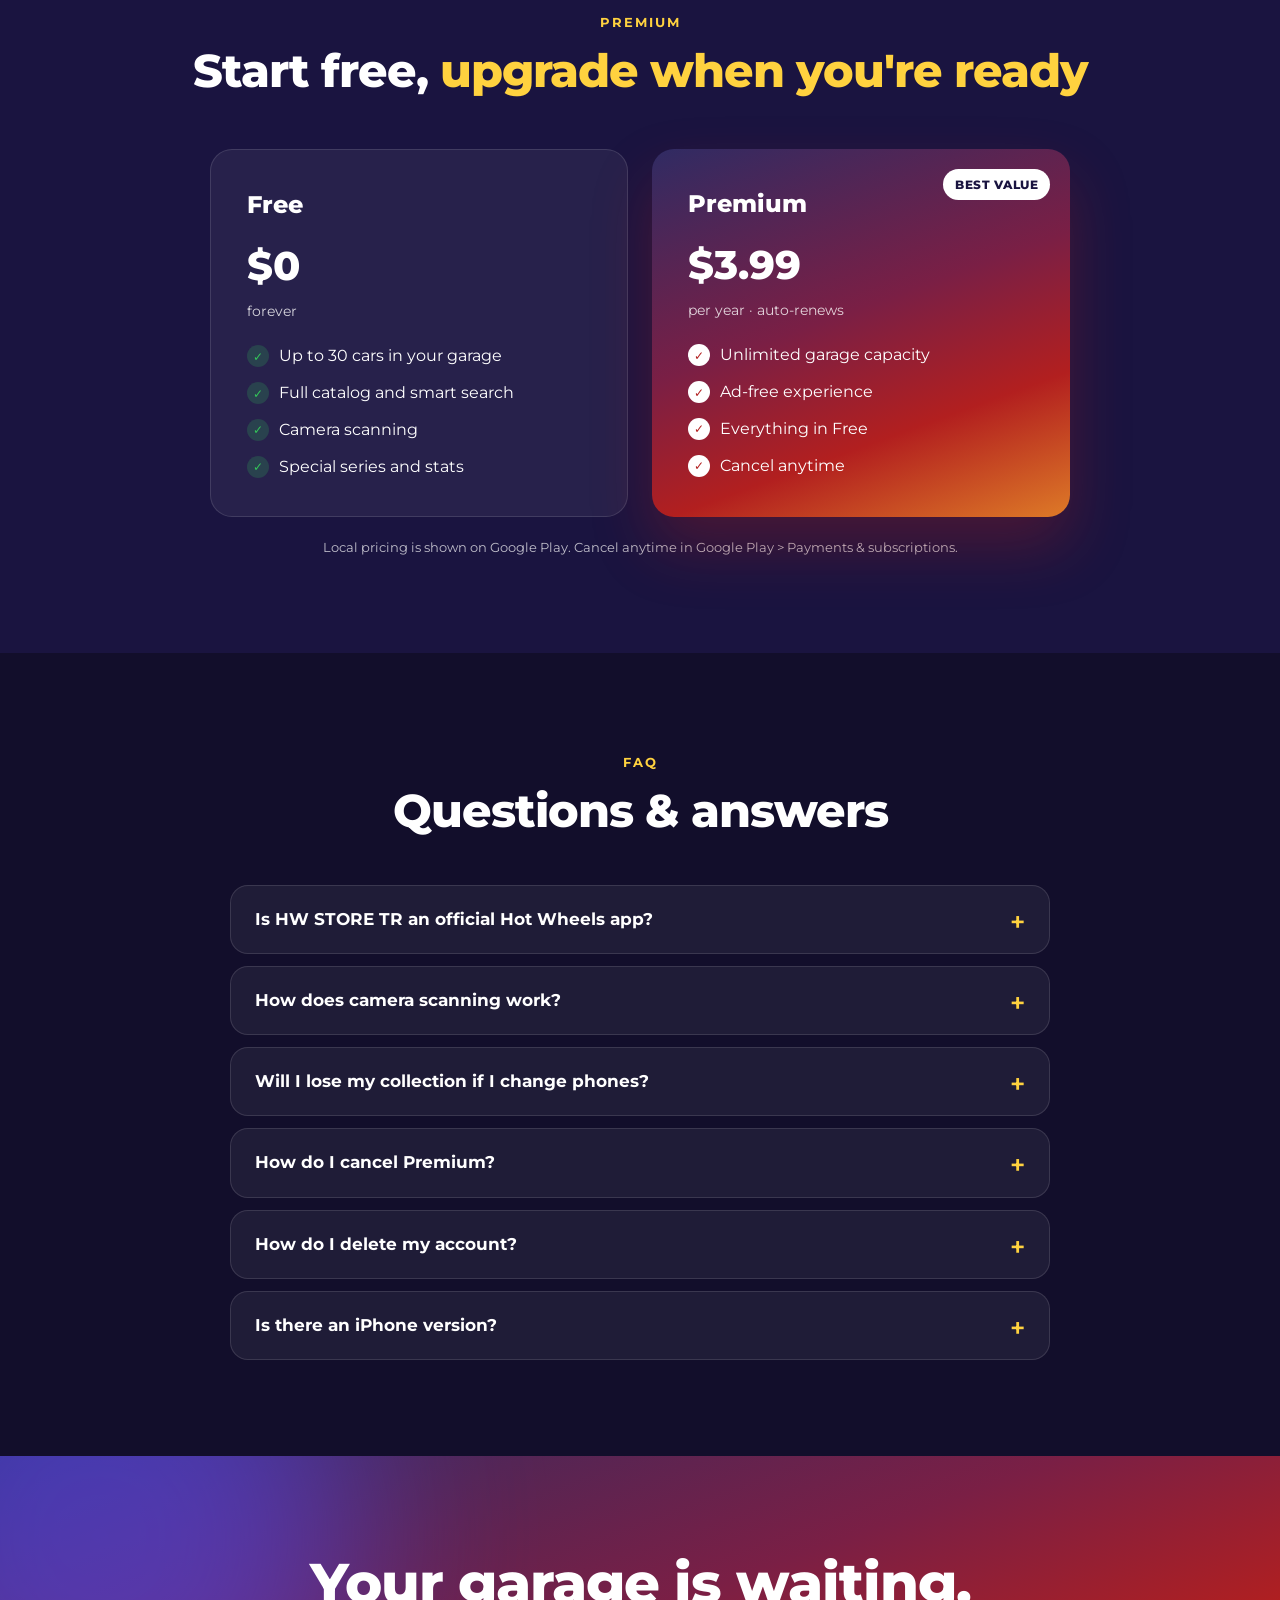
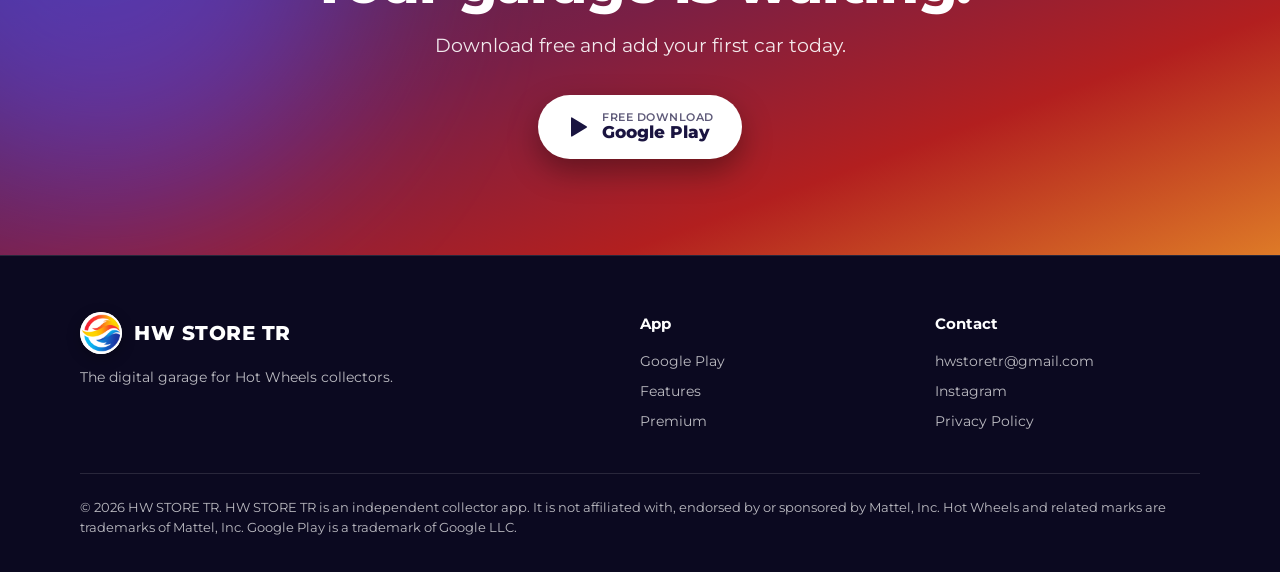
==== commit 09875306: "Add files via upload" ====
--- a/index.html
+++ b/index.html
@@ -12,7 +12,8 @@
 <meta property="og:image" content="og.png">
 <meta property="og:type" content="website">
 <meta name="theme-color" content="#120e2b">
-<link rel="icon" href="favicon.svg" type="image/svg+xml">
+<link rel="icon" href="favicon.png" type="image/png">
+<link rel="apple-touch-icon" href="icon-192.png">
 <link rel="preconnect" href="https://fonts.googleapis.com">
 <link rel="preconnect" href="https://fonts.gstatic.com" crossorigin>
 <link href="https://fonts.googleapis.com/css2?family=Montserrat:wght@400;600;700;800&display=swap" rel="stylesheet">
@@ -34,7 +35,7 @@
 <!-- ÜST MENÜ -->
 <header class="nav">
   <div class="wrap">
-    <a href="#" class="brand"><span class="logo"><i></i></span>HW STORE TR</a>
+    <a href="#" class="brand"><span class="logo"><img src="logo.png" alt="HW STORE TR logo"></span>HW STORE TR</a>
     <nav class="nav-links">
       <a href="#ozellikler"><span data-l="tr">Özellikler</span><span data-l="en">Features</span></a>
       <a href="#nasil"><span data-l="tr">Nasıl çalışır</span><span data-l="en">How it works</span></a>
@@ -243,7 +244,7 @@
   <div class="wrap">
     <div class="foot">
       <div>
-        <a href="#" class="brand" style="color:#fff;margin-bottom:12px"><span class="logo"><i></i></span>HW STORE TR</a>
+        <a href="#" class="brand" style="color:#fff;margin-bottom:12px"><span class="logo"><img src="logo.png" alt="HW STORE TR logo"></span>HW STORE TR</a>
         <p><span data-l="tr">Hot Wheels koleksiyoncuları için dijital garaj.</span><span data-l="en">The digital garage for Hot Wheels collectors.</span></p>
       </div>
       <div>
--- a/style.css
+++ b/style.css
@@ -26,8 +26,8 @@
 html[lang="tr"] [data-l="en"],html[lang="en"] [data-l="tr"]{display:none!important}
 
 /* logo */
-.logo{width:40px;height:40px;border-radius:22%;background:conic-gradient(from 200deg,#ff3b30,#ffcc00,#0a84ff,#ff3b30);display:inline-flex;align-items:center;justify-content:center;flex:none}
-.logo i{width:42%;height:42%;border-radius:50%;background:var(--bg2)}
+.logo{width:42px;height:42px;border-radius:50%;background:#fff;display:inline-flex;align-items:center;justify-content:center;flex:none;box-shadow:0 4px 14px rgba(0,0,0,.3)}
+.logo img{width:100%;height:100%;border-radius:50%}
 .brand{display:flex;align-items:center;gap:12px;font-weight:800;letter-spacing:.5px;font-size:20px}
 
 /* üst menü */
